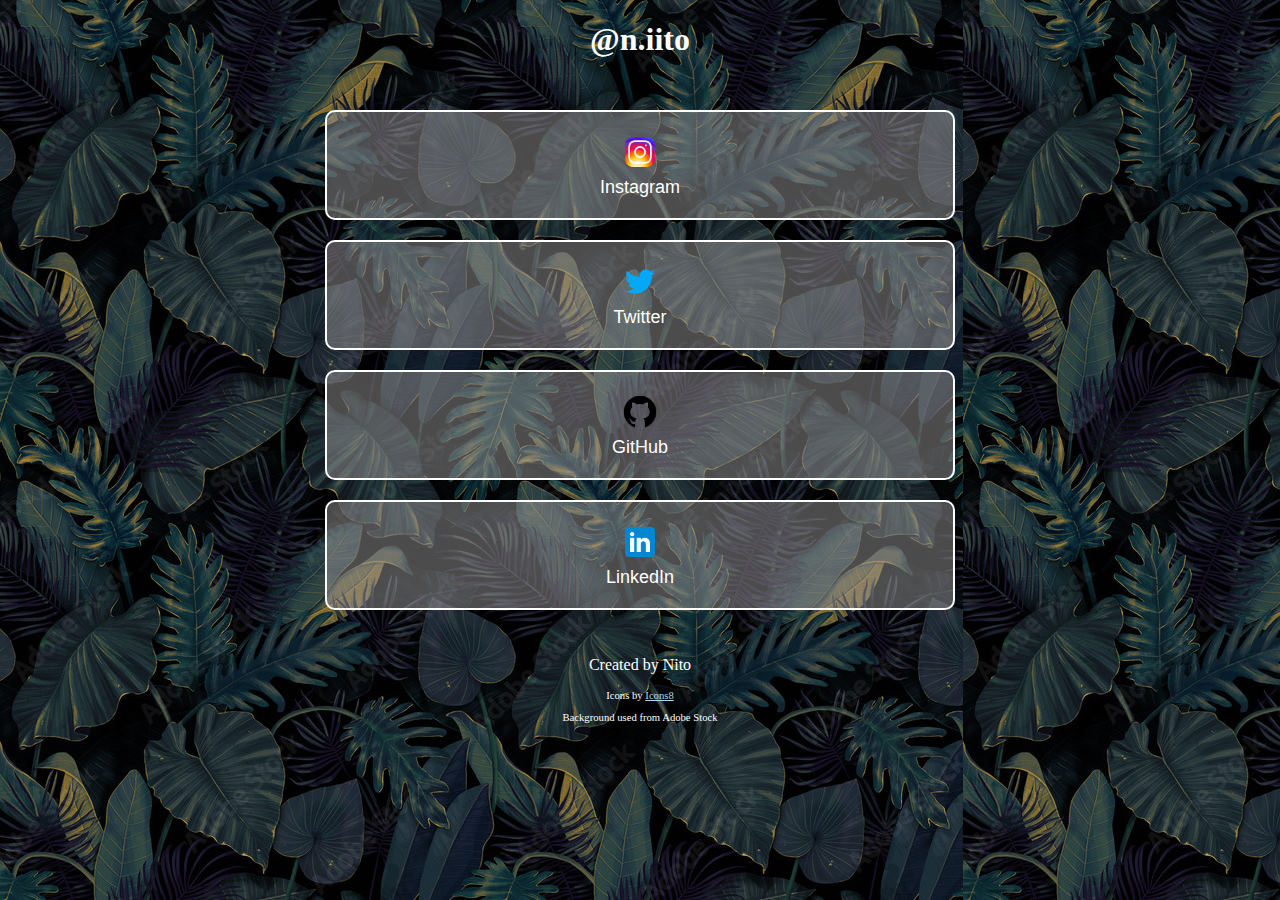
==== index.html @ 2dd416e5 "added analytics" ====
<!DOCTYPE html>
<html>
    <head>
        <title>Nito's Links</title>
        <link href="stylesheet.css" type="text/css" rel="stylesheet"/>
    </head>
    <!-- Google tag (gtag.js) -->
    <script async src="https://www.googletagmanager.com/gtag/js?id=G-P9M14WBB81"></script>
    <script>
        window.dataLayer = window.dataLayer || [];
        function gtag(){dataLayer.push(arguments);}
        gtag('js', new Date());

        gtag('config', 'G-P9M14WBB81');
    </script>
    <body>
        <h1 class="site-title">@n.iito</h1>
        <div class="socials">
            <form action="https://www.instagram.com/n.iito/">
                <button class="bData">
                    <span class="icon">
                        <img src="/icons/icons8-instagram-64.png" width = "40", height = "40">
                    </span>
                    Instagram
                </button>                
            </form>
            <form action="https://twitter.com/niito_01">
                <button class="bData">
                    <span class="icon">
                        <img src="/icons/icons8-twitter-64.png" width = "40", height = "40">
                    </span>
                    Twitter
                </button>
            </form>
            <form action="https://github.com/JuanJMD">
                <button class="bData">
                    <span class="icon">
                        <img src="/icons/icons8-github-64.png" width = "40", height = "40">
                    </span>
                    GitHub
                </button>                
            </form>
            <form action="https://www.linkedin.com/in/juan-jesus-marquez-diaz/">
                <button class="bData">
                    <span class="icon">
                        <img src="/icons/icons8-linkedin-64.png" width="40", height="40">
                    </span>
                    LinkedIn
                </button>
            </form>
        </div>
        <footer>
            <p class="author">Created by Nito</p>
            <div class="ref">
                Icons by <a class="icon_link" href="https://icons8.com">Icons8</a>
                <p>Background used from Adobe Stock</p>
            </div>

        </footer>
    </body>
</html>
---- stylesheet.css ----
body {
    background-image: url(/images/backWall.jpeg);
    background-repeat: repeat;
    font-family:Georgia, 'Times New Roman', Times, serif;
    margin: auto;
}

h1 {
    text-align: center;
    color: white;
}

div.socials {
    text-align: center;
    padding: 10px;
}

.bData{
    color: white;
    padding: 20px;
    margin-top: 20px;
    margin-bottom: 20px;

    width: 50%;
    display: block;
    margin-left: auto;
    margin-right: auto;
    border-style: solid;
    border-radius: 10px;

    border-color: rgb(255, 255, 255);
    background-color: rgba(151, 149, 149, 0.5);
    font-size: 18px;
}

span.icon {
    display:block;
}

.bData:hover {
    color: rgb(0,0,0);
    background-color: rgb(255, 255, 255);
    transition-property: background-color color;
    transition-duration: 0.4s;
    cursor: pointer;
} 

div.ref {
    font-size: 8pt;
    text-align: center;
    color:white;
}

p.author {
    text-align: center;
    color: white;
}
a.icon_link {
    color: lightblue;
}
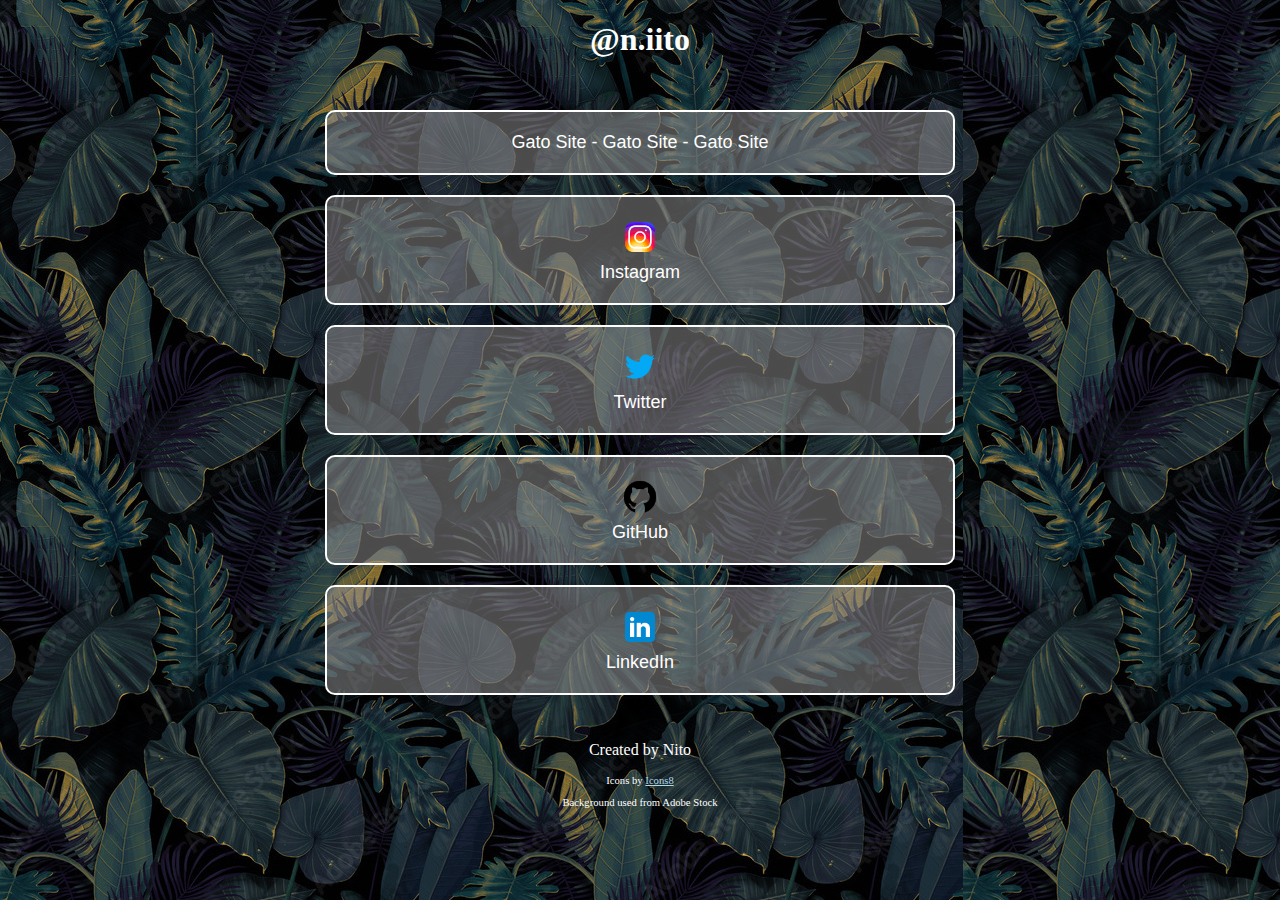
==== commit d81fb134: "Added Gato Page" ====
--- a/index.html
+++ b/index.html
@@ -1,21 +1,32 @@
 <!DOCTYPE html>
 <html>
+    <meta name="viewport" content="width=device-width, initial-scale=1.0">
+
     <head>
+         <!-- Google tag (gtag.js) -->
+        <script async src="https://www.googletagmanager.com/gtag/js?id=G-P9M14WBB81"></script>
+        <script>
+            window.dataLayer = window.dataLayer || [];
+            function gtag(){dataLayer.push(arguments);}
+            gtag('js', new Date());
+
+            gtag('config', 'G-P9M14WBB81');
+        </script>
+
         <title>Nito's Links</title>
         <link href="stylesheet.css" type="text/css" rel="stylesheet"/>
     </head>
-    <!-- Google tag (gtag.js) -->
-    <script async src="https://www.googletagmanager.com/gtag/js?id=G-P9M14WBB81"></script>
-    <script>
-        window.dataLayer = window.dataLayer || [];
-        function gtag(){dataLayer.push(arguments);}
-        gtag('js', new Date());
 
-        gtag('config', 'G-P9M14WBB81');
-    </script>
     <body>
         <h1 class="site-title">@n.iito</h1>
         <div class="socials">
+            <form action="/Exercise 2/L3E2-Page1.html">
+                <button class="bData">
+                    <span class="icon">
+                    </span>
+                    Gato Site - Gato Site - Gato Site
+                </button>
+            </form>
             <form action="https://www.instagram.com/n.iito/">
                 <button class="bData">
                     <span class="icon">
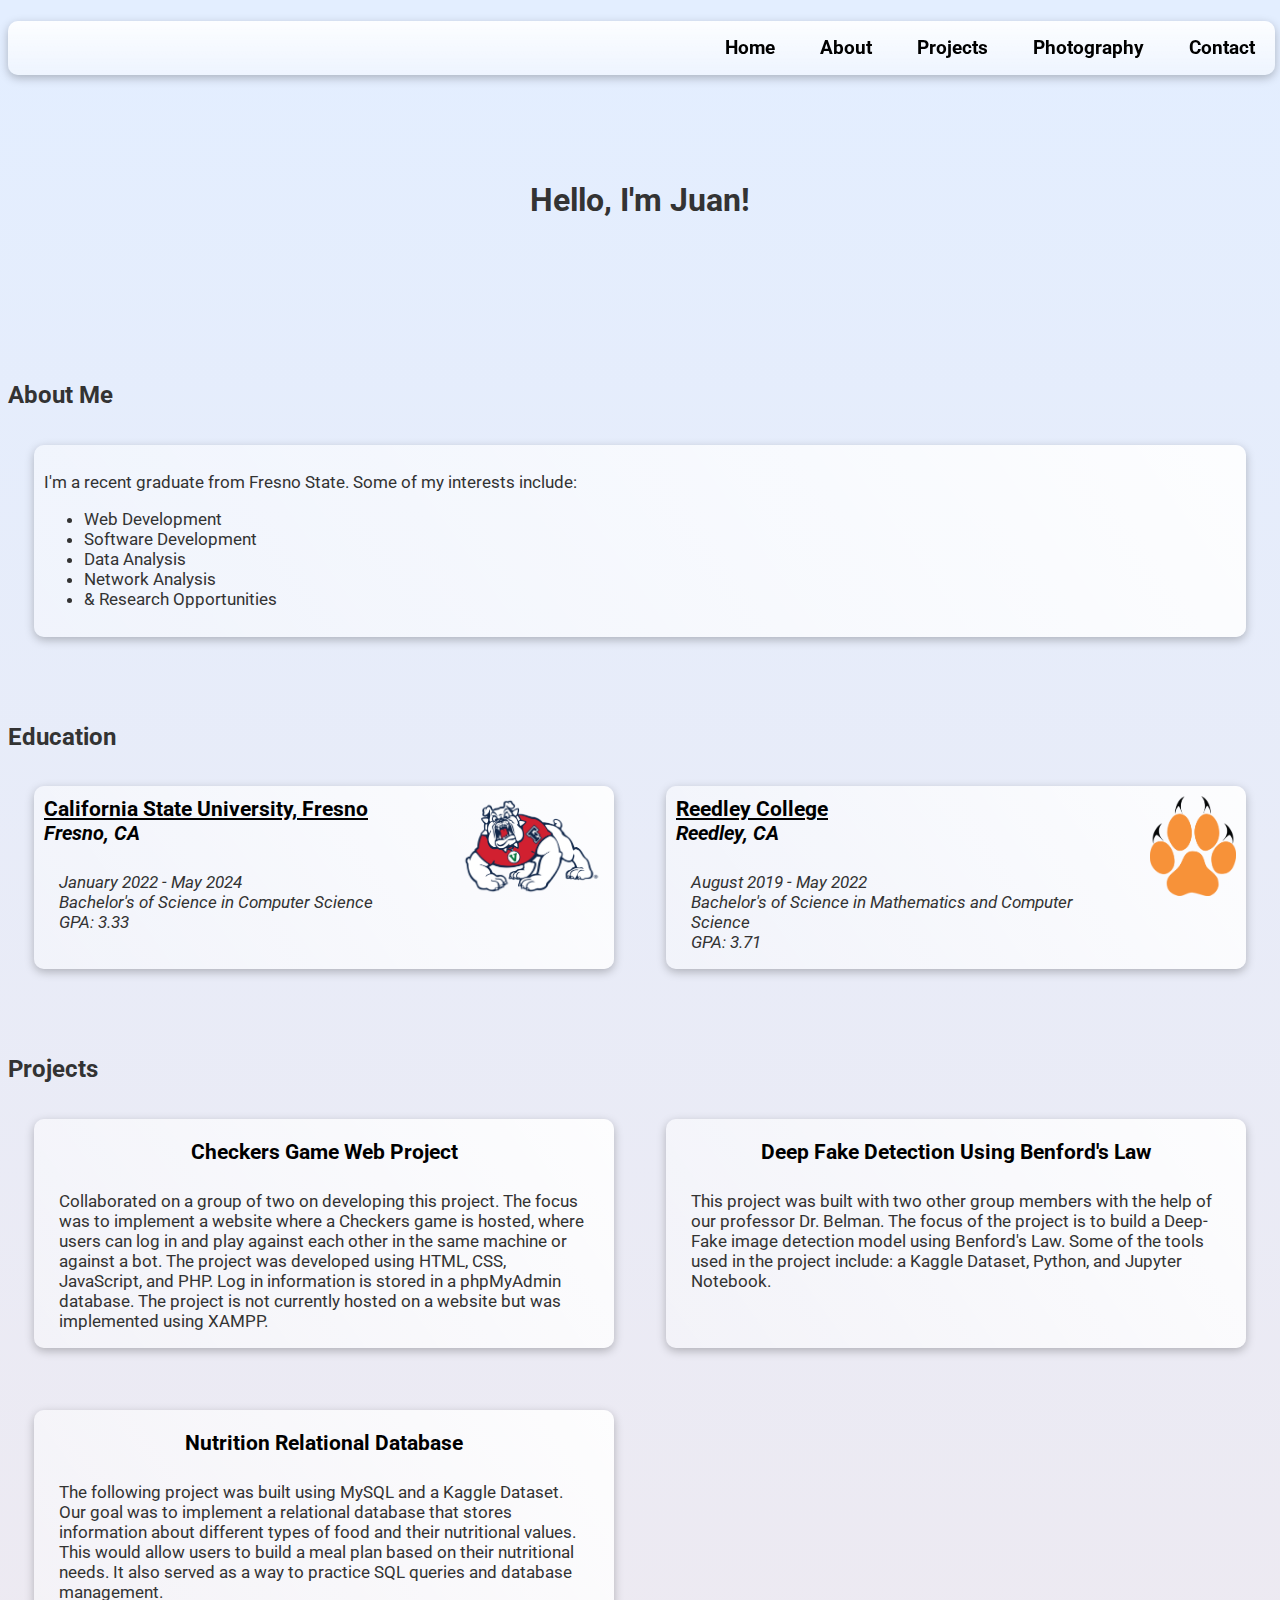
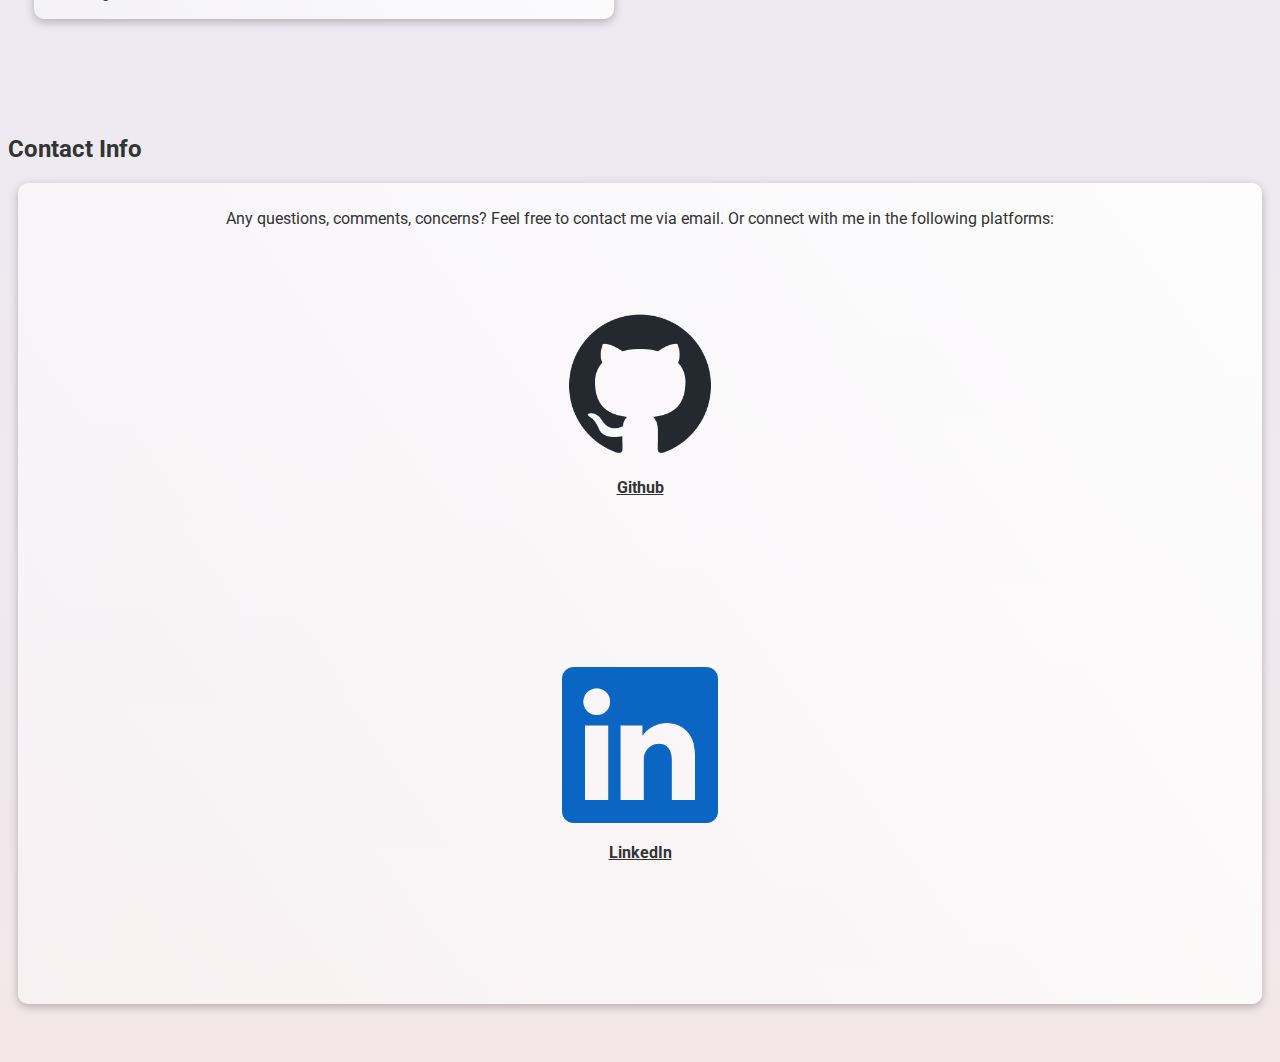
==== commit c8ba4bbf: "updated files" ====
--- a/index.html
+++ b/index.html
@@ -1,73 +1,155 @@
 <!DOCTYPE html>
 <html>
-    <meta name="viewport" content="width=device-width, initial-scale=1.0">
+    <head>
+        <title>Welcome!</title>
+        <link rel="preconnect" href="https://fonts.googleapis.com">
+        <link rel="preconnect" href="https://fonts.gstatic.com" crossorigin>
+        <link href="https://fonts.googleapis.com/css2?family=Roboto:ital,wght@0,100;0,300;0,400;0,500;0,700;0,900;1,100;1,300;1,400;1,500;1,700;1,900&display=swap" rel="stylesheet">
+        <link rel="stylesheet" type="text/css" href="style.css">
+    </head>
+    <body>
+        <nav id="navbar">
+            <ul id="navList">
+                <li class="navItem">
+                    <a class="linkage" href="index.html">Home</a>
+                </li>
+                <li class="navItem">
+                    <a class="linkage" href="#AboutMe">About</a>
+                </li>
+                <li class="navItem">
+                    <a class="linkage" href="#ProjectsHeading">Projects</a>
+                </li>
+                <li class="navItem">
+                    <a class="linkage" href="photography.html">Photography</a>
+                </li>
+                <li class="navItem">
+                    <a class="linkage" href="#contact">Contact</a>
+                </li>
+            </ul>
+        </nav>
+        <h1 id="pageTitle">Hello, I'm Juan!</h1>
+        <div class="sectionDiv" id="about">
+            <a class="sectionHeading" id="AboutMe">
+                <h2>About Me</h2>
+            </a>
+            <div id="aboutContainer">
+                <div class="aboutDescription">
+                    <p>I'm a recent graduate from Fresno State. 
+                        Some of my interests include:
+                    </p>
+                    <ul>
+                        <li>Web Development</li>
+                        <li>Software Development</li>
+                        <li>Data Analysis</li>
+                        <li>Network Analysis</li>
+                        <li>& Research Opportunities</li>
+                    </ul>
+                </div>
+    
+            </div>
+        </div>
+        <div class="sectionDiv" id="education">
 
-    <head>
-         <!-- Google tag (gtag.js) -->
-        <script async src="https://www.googletagmanager.com/gtag/js?id=G-P9M14WBB81"></script>
-        <script>
-            window.dataLayer = window.dataLayer || [];
-            function gtag(){dataLayer.push(arguments);}
-            gtag('js', new Date());
+            <a class="sectionHeading" id="Education">
+                <h2>Education</h2>
+            </a>            
+            <div id="eduItems">
+                <div class="EDUdescription">
+                    <div class="eduText">
+                        <a class="collegeLink" href="https://www.fresnostate.edu/">California State University, Fresno</a>
+                        <p class="college">Fresno, CA</p>
+                        <ul class="collegeInfo">
+                            <li class="description">January 2022 - May 2024</li>
+                            <li class="description">Bachelor's of Science in Computer Science</li>
+                            <li class="description">GPA: 3.33</li>    
+                        </ul> 
+                    </div>
+                    <img class="schoolLogo" src="images/logos/fresnostate_logo.png">
+                    <br>
 
-            gtag('config', 'G-P9M14WBB81');
-        </script>
+                </div>
+                <div class="EDUdescription">
+                    <div class="eduText">
+                        <a class="collegeLink" href="https://www.reedleycollege.edu/">Reedley College</a>
+                        <p class="college">Reedley, CA</p>
+                        <ul class="collegeInfo">
+                            <li class="description">August 2019 - May 2022</li>
+                            <li class="description">Bachelor's of Science in Mathematics and Computer Science</li>
+                            <li class="description">GPA: 3.71</li>        
+                        </ul>  
+                    </div>
+                    <img class="schoolLogo" src="images/logos/rc_paw.png">
+                    <br>
+                </div>
+    
+            </div>
+        </div>
+        <div class="sectionDiv" id="projects">
+            <a class="sectionHeading" id="ProjectsHeading">
+                <h2>Projects</h2>
+            </a>
+            <div id="projectBlocks">
+                <div class="projectContainer">
+                    <div class="projectItem" id="project1">
+                        <h3 class="projectName">Checkers Game Web Project</h3>
+                        <p class="projectInfo">Collaborated on a group of two on developing this project.
+                            The focus was to implement a website where a Checkers game is hosted,
+                            where users can log in and play against each other in the same machine or
+                            against a bot. The project was developed using HTML, CSS, JavaScript, and PHP.
+                            Log in information is stored in a phpMyAdmin database. The project is not currently
+                            hosted on a website but was implemented using XAMPP.
+                        </p>
+                    </div>
+                </div>
+                <div class="projectContainer">
+                    <div class="projectItem" id="project2">
+                        <p class="projectName">Deep Fake Detection Using Benford's Law</p>
+                        <p class="projectInfo">This project was built with two other group members with the help of our 
+                            professor Dr. Belman. The focus of the project is to build a Deep-Fake image
+                            detection model using Benford's Law. Some of the tools used in the project include:
+                            a Kaggle Dataset, Python, and Jupyter Notebook.
+                        </p>
+                    </div>
+                </div>
+                <div class="projectContainer">
+                    <div class="projectItem" id="project3">
+                        <p class="projectName">Nutrition Relational Database</p>
+                        <p class="projectInfo">The following project was built using MySQL and a Kaggle Dataset. Our goal was to 
+                            implement a relational database that stores information about different types of food
+                            and their nutritional values. This would allow users to build a meal plan based on their
+                            nutritional needs. It also served as a way to practice SQL queries and database management.
+                        </p>
+                    </div>
+                </div>
+            </div>
+        </div>
+        <div class="sectionDiv" id="contact">
+            <a class="sectionHeading" id="contactHeading">
+                <h2>Contact Info</h2>
+            </a>
+            <div class="container">
+                <p id="contactDesc">Any questions, comments, concerns? Feel free to contact me via email. 
+                    Or connect with me in the following platforms:
+                </p>
+                <div id="contactOptionsDisplay">
+                    <div class="contactSection" id="githubSection">
+                        <a target="_blank" rel="noopener noreferrer" href="https://github.com/JuanJMD">
+                            <img class="contactLogo" src="images/logos/contact/github-mark.png">
+                            <p class="contactTitle">Github</p>
+                        </a>
+                    </div>
+                    <div class="contactSection" id="linkedInSection">
+                        <a target="_blank" rel="noopener noreferrer" href="https://www.linkedin.com/in/juan-jesus-marquez-diaz/">
+                            <img class="contactLogo" src="images/logos/contact/In-Blue-128@2x.png">
+                            <p class="contactTitle">LinkedIn</p>    
+                        </a>
+                    </div>
 
-        <title>Nito's Links</title>
-        <link href="stylesheet.css" type="text/css" rel="stylesheet"/>
-    </head>
-
-    <body>
-        <h1 class="site-title">@n.iito</h1>
-        <div class="socials">
-            <form action="/Exercise 2/L3E2-Page1.html">
-                <button class="bData">
-                    <span class="icon">
-                    </span>
-                    Gato Site - Gato Site - Gato Site
-                </button>
-            </form>
-            <form action="https://www.instagram.com/n.iito/">
-                <button class="bData">
-                    <span class="icon">
-                        <img src="/icons/icons8-instagram-64.png" width = "40", height = "40">
-                    </span>
-                    Instagram
-                </button>                
-            </form>
-            <form action="https://twitter.com/niito_01">
-                <button class="bData">
-                    <span class="icon">
-                        <img src="/icons/icons8-twitter-64.png" width = "40", height = "40">
-                    </span>
-                    Twitter
-                </button>
-            </form>
-            <form action="https://github.com/JuanJMD">
-                <button class="bData">
-                    <span class="icon">
-                        <img src="/icons/icons8-github-64.png" width = "40", height = "40">
-                    </span>
-                    GitHub
-                </button>                
-            </form>
-            <form action="https://www.linkedin.com/in/juan-jesus-marquez-diaz/">
-                <button class="bData">
-                    <span class="icon">
-                        <img src="/icons/icons8-linkedin-64.png" width="40", height="40">
-                    </span>
-                    LinkedIn
-                </button>
-            </form>
-        </div>
-        <footer>
-            <p class="author">Created by Nito</p>
-            <div class="ref">
-                Icons by <a class="icon_link" href="https://icons8.com">Icons8</a>
-                <p>Background used from Adobe Stock</p>
+                </div>
+                
             </div>
 
-        </footer>
+        </div>
+
     </body>
-</html>
-
+</html>--- a/style.css
+++ b/style.css
@@ -0,0 +1,337 @@
+
+html
+{
+    background-image: linear-gradient(to top, #f3e7e9 0%, #e3eeff 99%, #e3eeff 100%);
+
+}
+
+h1, h2, h3, h4, h5, h6, p, li, a
+{
+    font-family: 'Roboto', sans-serif;
+    color: #333;
+}
+
+#navbar
+{
+    display: flex;
+    justify-content: flex-end;
+    background: linear-gradient(0deg, rgba(255, 255, 255, 0.4) 0%, rgba(255, 255, 255, 0.9) 100%);
+    backdrop-filter: blur(10px);
+    box-shadow: 0px 3px 10px 0px rgba(0,0,0,0.25);
+    border-radius: 10px;
+    overflow: hidden;
+    position: fixed;
+    min-width: 99%;
+    max-width: 70%;
+
+    
+
+}
+.navItem
+{
+    display: inline;
+    padding-left: 20px;
+    padding-right: 20px;
+    font-weight: bold;
+    font-size: 14pt
+
+}
+.linkage
+{
+    text-decoration: none;
+    color: black;
+    transition: 0.5s;
+}
+.linkage:hover
+{
+    color: blue;
+}
+
+#pageTitle
+{
+    padding-top: 160px;
+    padding-bottom: 120px;
+    text-align: center;
+}
+
+.sectionHeading::before {
+    content: "";
+    display: block;
+    height: 100px; /* Adjust this value to match or exceed your navbar's height */
+    margin-top: -100px; /* This should be the same value as height but negative */
+    visibility: hidden;
+    pointer-events: none; /* Ensures clicks go through this spacer */
+}
+.sectionDiv
+{
+    padding-bottom: 50px;
+}
+
+#aboutContainer
+{
+    padding: 1em;
+    
+ 
+}
+.aboutDescription
+{
+    font-size: 13pt;
+    min-width: 30%;
+    margin: 0px 10px;
+    padding: 10px;
+    background: linear-gradient(55deg, rgba(255, 255, 255, 0.4) 0%, rgba(255, 255, 255, 0.9) 100%);
+
+    /*box-shadow: 0px 3px 10px 0px rgba(0,0,0,0.25);*/
+    box-shadow: 0px 3px 10px 0px rgba(0,0,0,0.25);
+    border-radius: 10px;
+
+}
+
+#eduItems
+{
+    /*
+    display:flex;
+    justify-content: center;
+    */
+    padding: 1em;
+    display: grid;
+    grid-gap: 2em;
+    grid-template-columns: repeat(auto-fit, minmax(550px, 1fr));
+
+}
+
+.schoolLogo
+{
+    margin-left: auto;
+    height: 100px;
+    overflow: hidden;
+
+}
+.EDUdescription
+{
+    display:flex;
+    justify-content: space-between;
+
+    /*width: 50%;*/
+    min-width: 30%;
+    margin: 0px 10px;
+    padding: 10px;
+    background: linear-gradient(55deg, rgba(255, 255, 255, 0.4) 0%, rgba(255, 255, 255, 0.9) 100%);
+    box-shadow: 0px 3px 10px 0px rgba(0,0,0,0.25);
+    border-radius: 10px;
+
+}
+.college
+{
+    color:black;
+    margin: 0px;
+    font-weight: bold;
+    padding-bottom: 20px;
+    font-size: 15pt;
+    font-style: italic;
+
+}
+.collegeLink
+{
+    color:black;
+    font-size: 16pt;
+    margin: 0px;
+    font-weight: bold;
+    transition: 0.5s;
+}
+
+
+.collegeLink:hover
+{
+    color:blue;
+}
+/*
+.description
+{
+    font-style: italic;
+}
+*/
+.collegeInfo
+{
+    font-style: italic;
+    font-size: 13pt;
+    list-style: none;
+    margin: 7px;
+    padding: 0px 8px;
+}
+
+.projectInfo
+{
+    font-size: 13pt;
+    list-style: none;
+    margin: 7px;
+    padding: 0px 8px;
+}
+
+#projectBlocks, #contactOptionsDisplay
+{
+    padding: 1em;
+    display: grid;
+    grid-gap: 2em;
+    grid-template-columns: repeat(auto-fit, minmax(450px, 1fr));
+}
+
+
+.projectContainer
+{
+    margin: 0px 10px 30px 10px;
+    padding: 10px;
+    background: linear-gradient(55deg, rgba(255, 255, 255, 0.4) 0%, rgba(255, 255, 255, 0.9) 100%);
+    box-shadow: 0px 3px 10px 0px rgba(0,0,0,0.25);
+    border-radius: 10px;
+    transition: 0.5s;
+
+}
+.projectName
+{
+    text-align: center;
+    padding-top: 10px;
+    padding-bottom:20px;
+    color:black;
+    font-size: 16pt;
+    margin: 0px;
+    font-weight: bold;
+    transition: 0.5s;
+}
+
+.generalContainer
+{
+
+    margin: 0px 10px 30px 10px;
+    padding: 10px;
+    background: linear-gradient(55deg, rgba(255, 255, 255, 0.4) 0%, rgba(255, 255, 255, 0.9) 100%);
+    box-shadow: 0px 3px 10px 0px rgba(0,0,0,0.25);
+    border-radius: 10px;
+    transition: 0.5s;
+}
+
+
+#intro_title, #desc
+{
+    text-align: center;
+}
+#desc
+{
+    font-size: 13pt;
+}
+
+#contactOptionsDisplay
+{
+
+    margin: 0em 15em;
+    padding: 1em;
+    display: grid;
+    grid-gap: 2em;
+    grid-template-columns: repeat(auto-fit, minmax(350px, 1fr));
+    transition: 0.5s;
+}
+.contactTitle
+{
+    font-weight: bold;
+    transition: 0.5s;
+}
+.contactSection:hover > .contactTitle
+{
+    transform: scale(1.5);
+}
+.container
+{
+    min-width: 30%;
+    margin: 0px 10px;
+    padding: 10px;
+    background: linear-gradient(55deg, rgba(255, 255, 255, 0.4) 0%, rgba(255, 255, 255, 0.9) 100%);
+    box-shadow: 0px 3px 10px 0px rgba(0,0,0,0.25);
+    border-radius: 10px;
+
+    overflow: hidden;
+}
+#contactDesc
+{
+    text-align: center;
+    padding-bottom: 20px;
+
+}
+.contactSection
+{
+    text-align: center;
+    padding-top: 30px;
+}
+.contactLogo
+{
+    object-fit: contain;
+    height: 50%;
+    width: auto;
+}
+#temp
+{
+    text-align: center;
+}
+
+@media only screen and (max-device-width : 600px) {
+
+    h1
+    {
+        font-size: 45pt;
+    }
+    h2
+    {
+        font-size: 40pt;
+        text-align: center;
+    }
+    #pageTitle
+    {
+        padding-top: 5em;
+        padding-bottom: 5em;
+    }
+    .sectionDiv
+    {
+        margin-bottom: 5em;
+    }
+    .aboutDescription
+    {
+        font-size: 25pt;
+    }
+    #projectBlocks
+    {
+        display: block;
+    }
+    .collegeLink
+    {
+        font-size: 35pt;
+    }
+    .college
+    {
+        font-size: 30pt;
+        font-style: italic;
+    }
+    .collegeInfo
+    {
+        font-style: italic;
+        font-size: 25pt;
+    }
+
+    .EDUdescription
+    {
+        display: block;
+        text-align: center;
+    }
+    .projectName
+    {
+
+        font-size: 35pt;
+
+    }
+    .projectInfo, #contactDesc, .contactTitle
+    {
+        font-size: 25pt;
+    }
+    #contactOptionsDisplay
+    {
+        display: block;
+    }
+}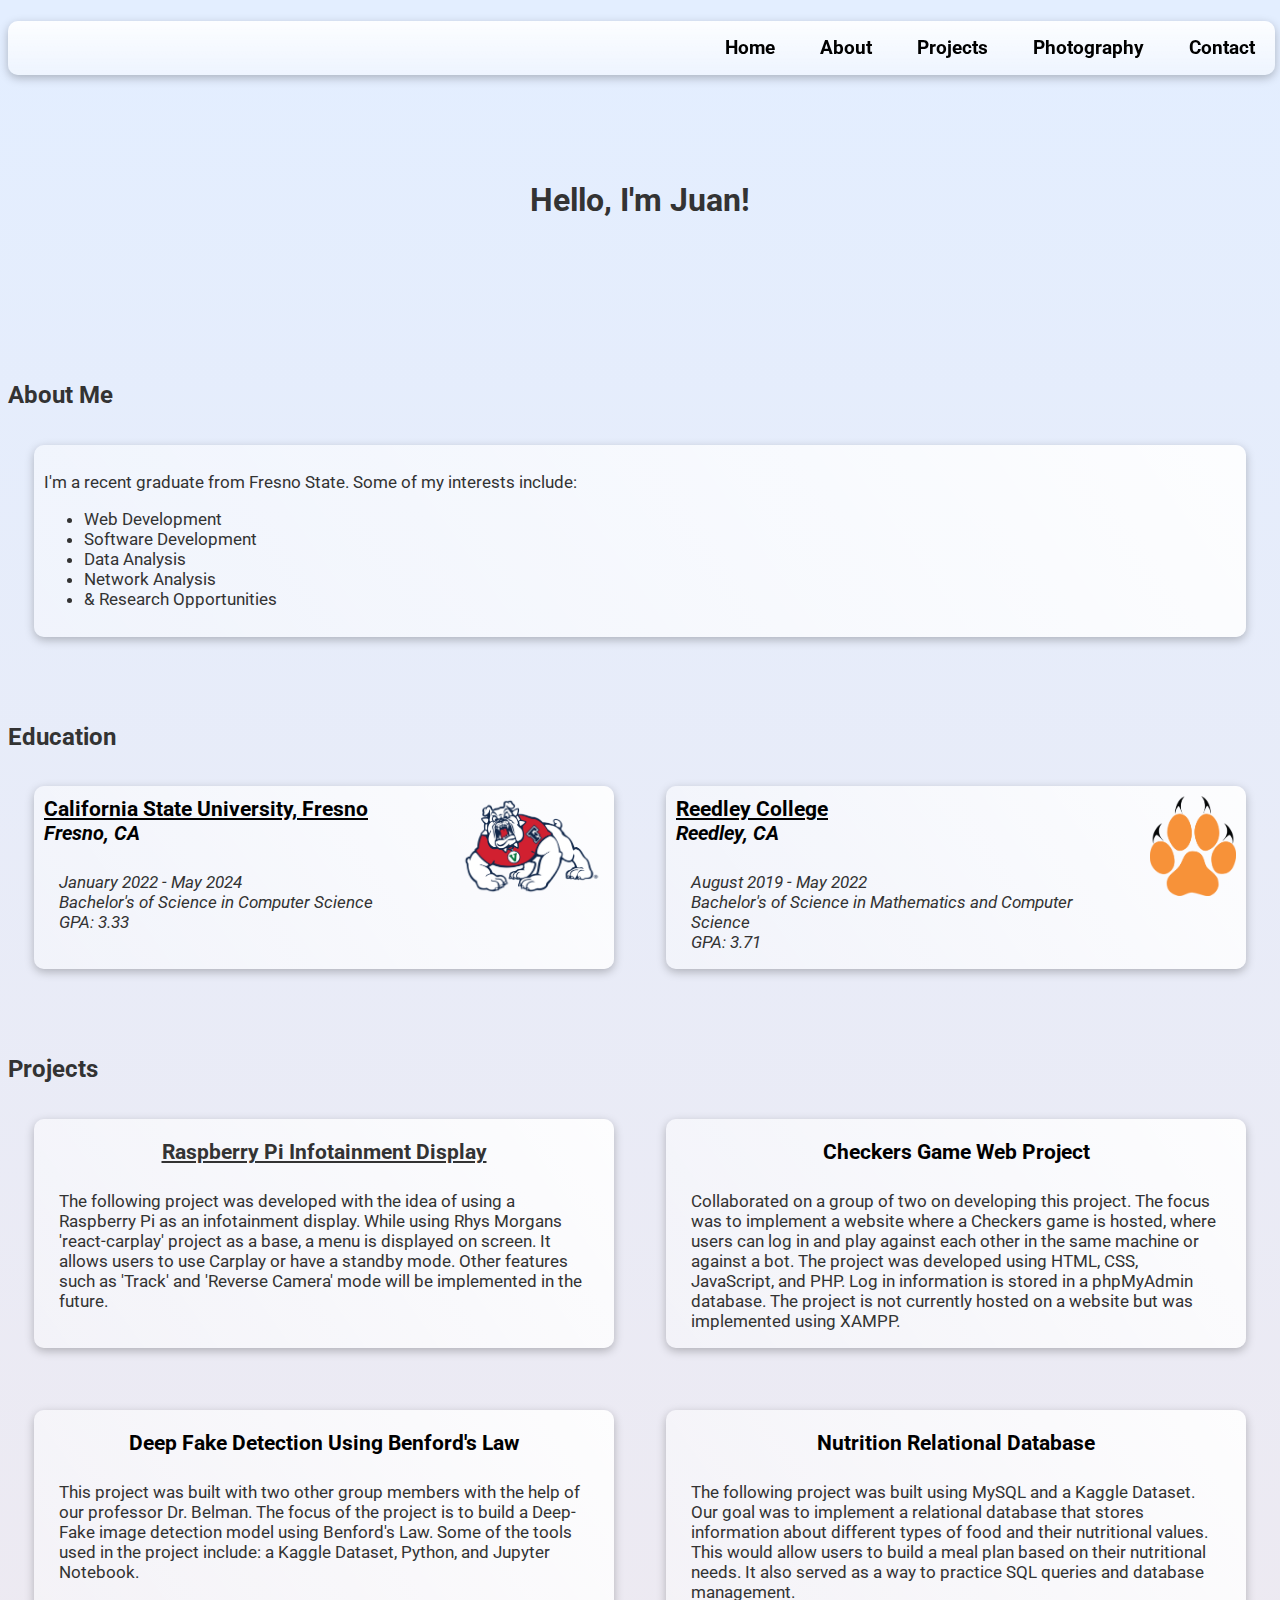
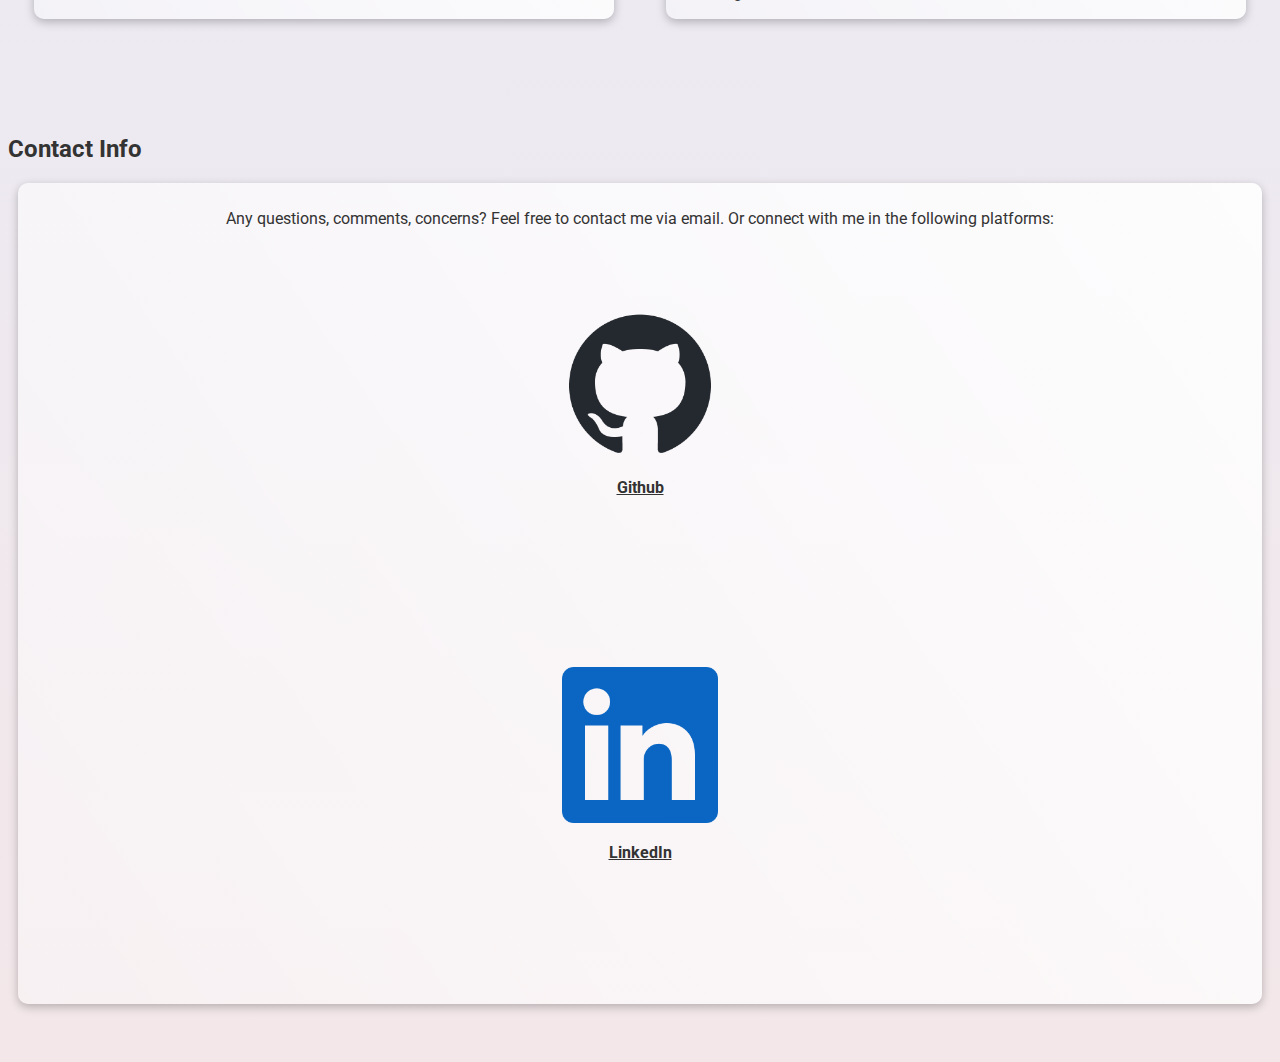
==== commit 456b29be: "Added Project Description" ====
--- a/index.html
+++ b/index.html
@@ -1,6 +1,15 @@
 <!DOCTYPE html>
 <html>
     <head>
+        <!-- Google tag (gtag.js) -->
+        <script async src="https://www.googletagmanager.com/gtag/js?id=G-DNFSE0Y0MY"></script>
+        <script>
+        window.dataLayer = window.dataLayer || [];
+        function gtag(){dataLayer.push(arguments);}
+        gtag('js', new Date());
+
+        gtag('config', 'G-DNFSE0Y0MY');
+        </script>
         <title>Welcome!</title>
         <link rel="preconnect" href="https://fonts.googleapis.com">
         <link rel="preconnect" href="https://fonts.gstatic.com" crossorigin>
@@ -91,6 +100,19 @@
             <div id="projectBlocks">
                 <div class="projectContainer">
                     <div class="projectItem" id="project1">
+                        <p class="projectName">
+                            <a href="https://github.com/JuanJMD/obd2-infotainment-display">Raspberry Pi Infotainment Display</a>
+                        </p>
+                        <p class="projectInfo">
+                            The following project was developed with the idea of using a Raspberry Pi as
+                            an infotainment display. While using Rhys Morgans 'react-carplay' project as a base, 
+                            a menu is displayed on screen. It allows users to use Carplay or have a standby mode. Other features
+                            such as 'Track' and 'Reverse Camera' mode will be implemented in the future.
+                        </p>
+                    </div>
+                </div>
+                <div class="projectContainer">
+                    <div class="projectItem" id="project1">
                         <h3 class="projectName">Checkers Game Web Project</h3>
                         <p class="projectInfo">Collaborated on a group of two on developing this project.
                             The focus was to implement a website where a Checkers game is hosted,
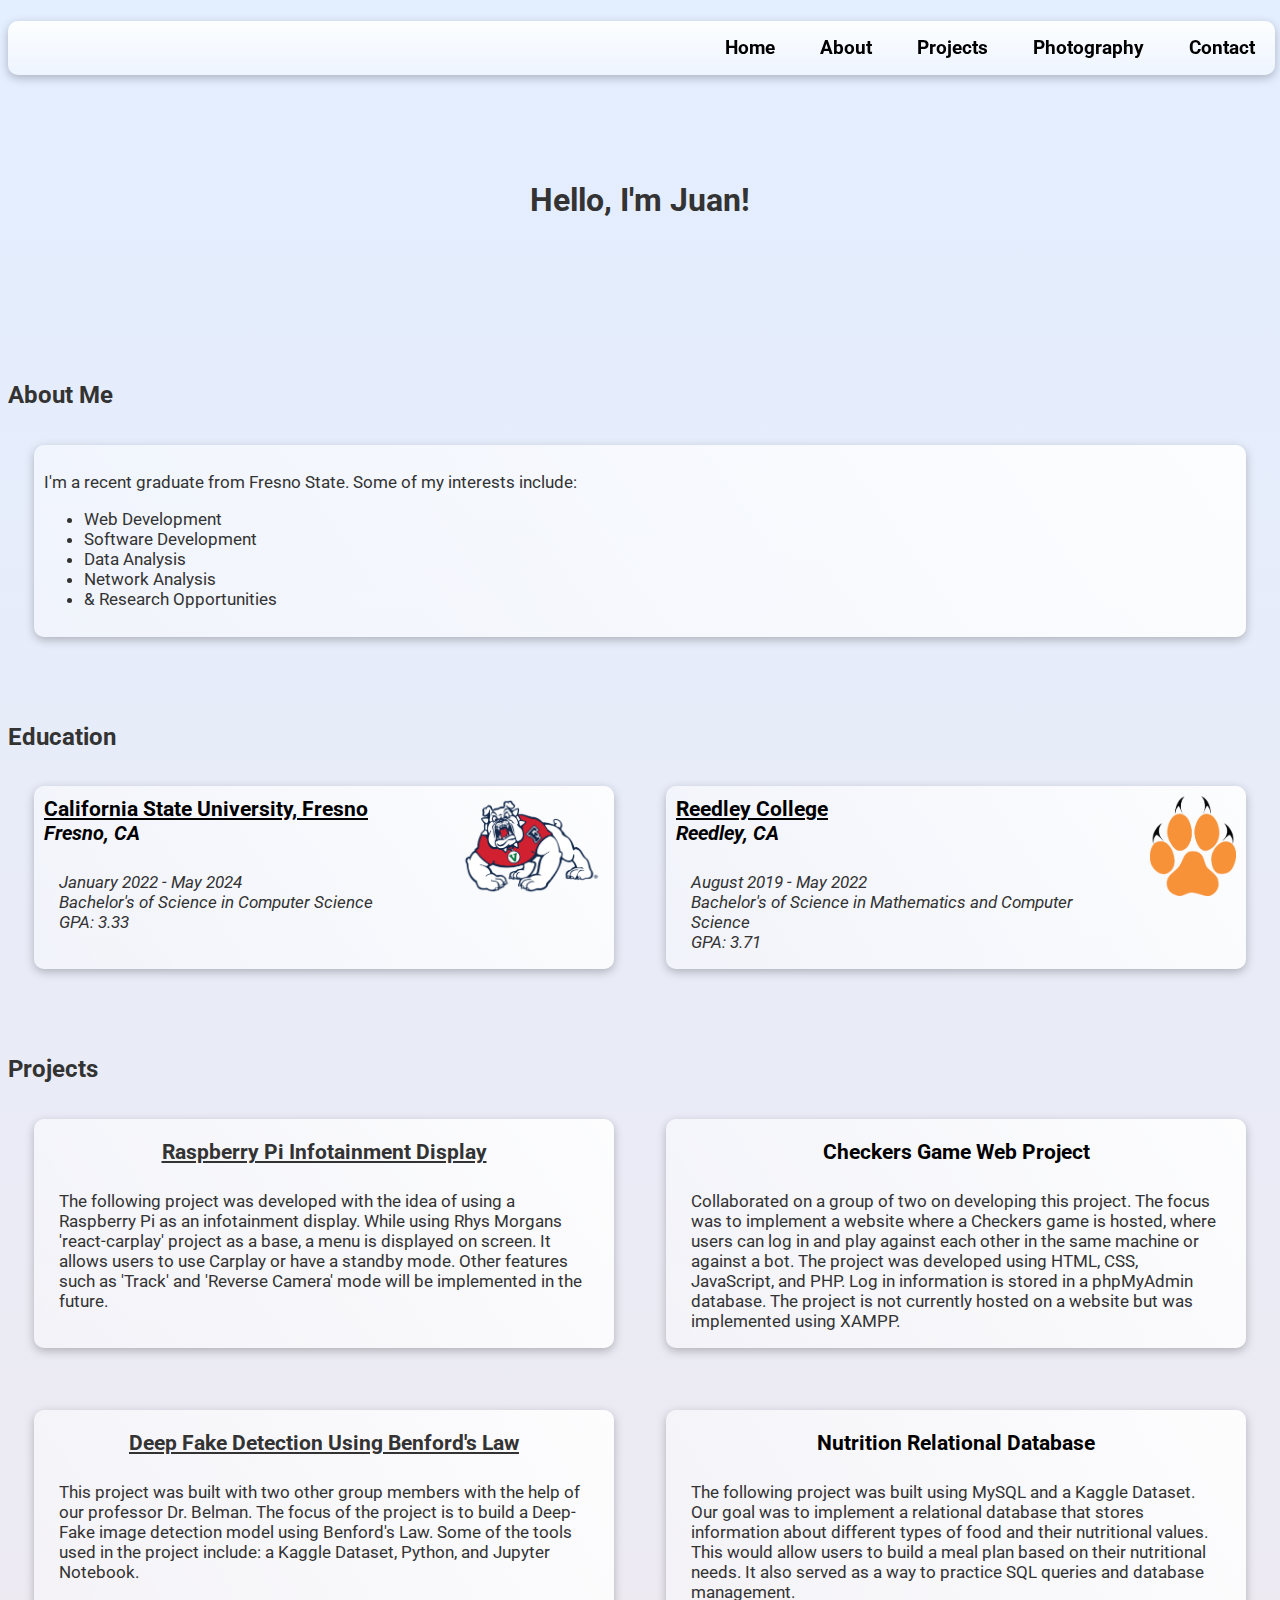
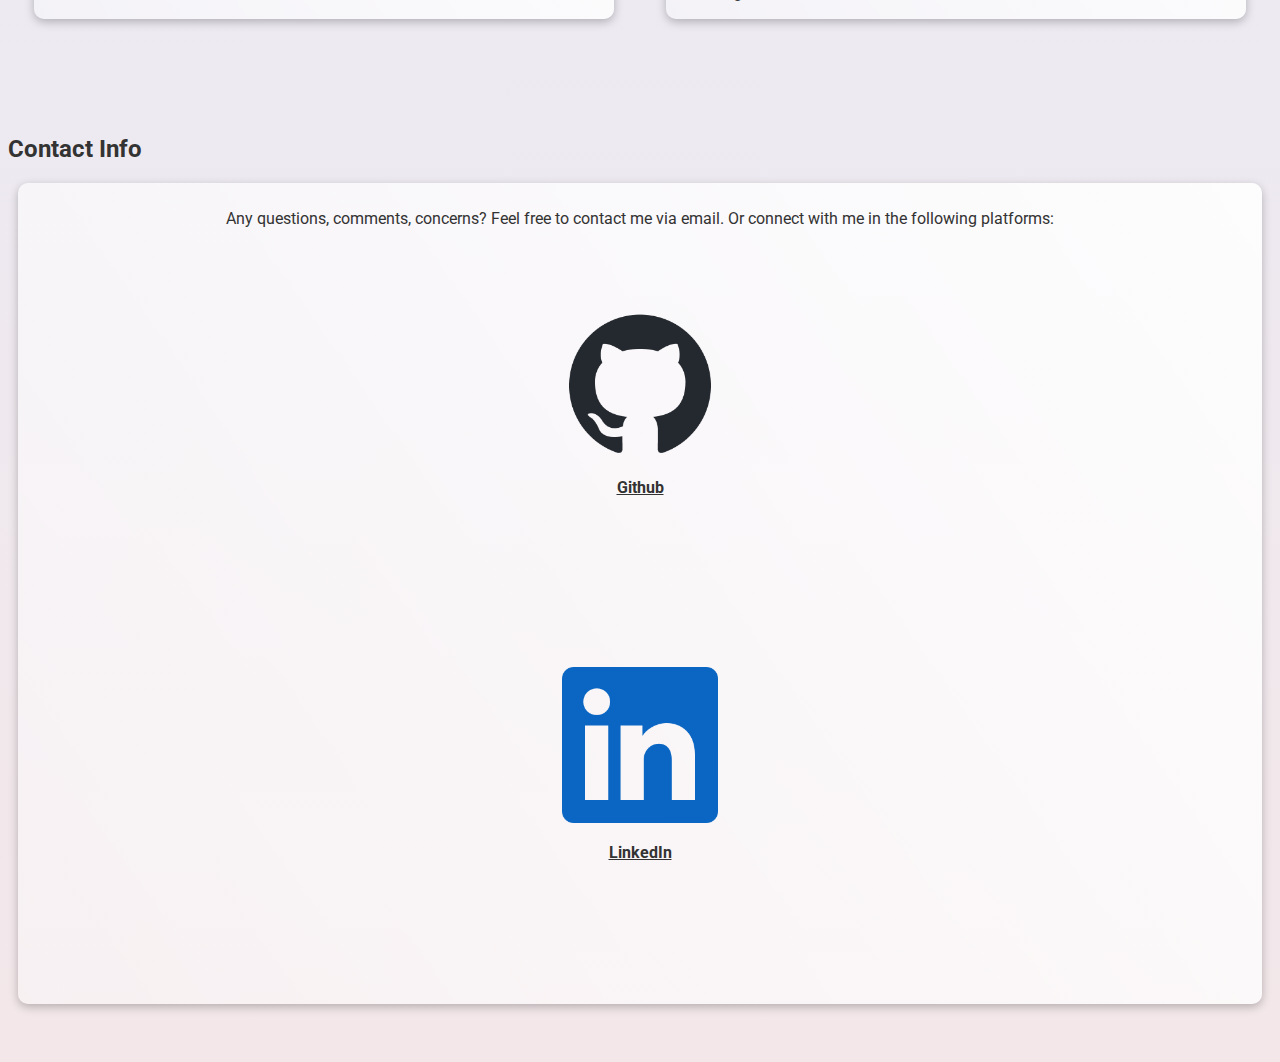
==== commit caa97da2: "Added link to repo" ====
--- a/index.html
+++ b/index.html
@@ -125,7 +125,9 @@
                 </div>
                 <div class="projectContainer">
                     <div class="projectItem" id="project2">
-                        <p class="projectName">Deep Fake Detection Using Benford's Law</p>
+                        <p class="projectName">
+                            <a href="https://github.com/JuanJMD/Applied-Biometric-Security-Project">Deep Fake Detection Using Benford's Law</a>
+                        </p>
                         <p class="projectInfo">This project was built with two other group members with the help of our 
                             professor Dr. Belman. The focus of the project is to build a Deep-Fake image
                             detection model using Benford's Law. Some of the tools used in the project include:
